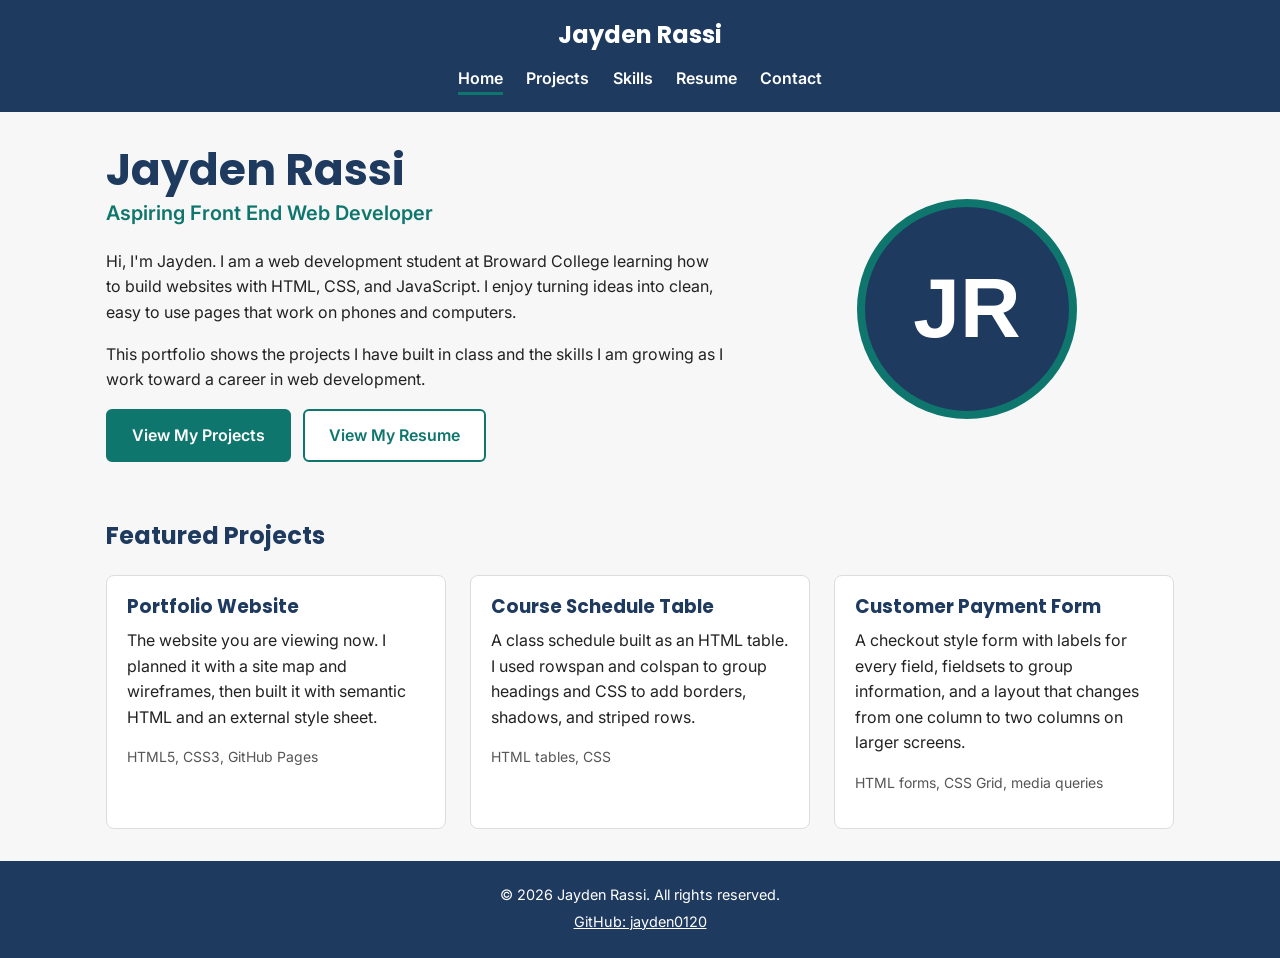
==== index.html @ 96e46b29 "Add Home page a" ====
<!DOCTYPE html>
<!--
    Author: Jayden Rassi
    Date: 11/09/2026
    File Name: index.html
-->
<html lang="en">
<head>
    <!-- Character set and mobile viewport -->
    <meta charset="UTF-8">
    <meta name="viewport" content="width=device-width, initial-scale=1.0">
    <meta name="description" content="Portfolio of Jayden Rassi, a front end web development student.">
    <meta name="author" content="Jayden Rassi">
    <title>Home | Jayden Rassi</title>

    <!-- Google Fonts: Poppins for headings, Inter for body text -->
    <link rel="stylesheet" href="https://fonts.googleapis.com/css2?family=Inter:wght@400;600&amp;family=Poppins:wght@600;700&amp;display=swap">

    <!-- External style sheet -->
    <link rel="stylesheet" type="text/css" href="css/styles.css">
</head>
<body>

    <!-- Site header with logo and main navigation -->
    <header>
        <a class="logo" href="index.html" title="Go to the Home page">Jayden Rassi</a>

        <nav aria-label="Main navigation">
            <ul>
                <li><a href="index.html" class="current" aria-current="page">Home</a></li>
                <li><a href="projects.html">Projects</a></li>
                <li><a href="skills.html">Skills</a></li>
                <li><a href="resume.html">Resume</a></li>
                <li><a href="contact.html">Contact</a></li>
            </ul>
        </nav>
    </header>

    <!-- Main page content -->
    <main>
        <!-- Hero: name, job title, short intro, buttons and photo -->
        <section class="hero">
            <figure class="hero-photo">
                <img src="assets/jr-logo.svg" alt="Jayden Rassi initials logo" width="220" height="220">
            </figure>
            <div class="hero-text">
                <h1>Jayden Rassi</h1>
                <p class="job-title">Aspiring Front End Web Developer</p>
                <p>Hi, I'm Jayden. I am a web development student at Broward College learning how to build websites with HTML, CSS, and JavaScript. I enjoy turning ideas into clean, easy to use pages that work on phones and computers.</p>
                <p>This portfolio shows the projects I have built in class and the skills I am growing as I work toward a career in web development.</p>
                <a class="button button-primary" href="projects.html">View My Projects</a>
                <a class="button button-secondary" href="resume.html">View My Resume</a>
            </div>
        </section>

        <!-- Featured projects -->
        <section class="featured">
            <h2>Featured Projects</h2>

            <div class="project-list">
                <article class="project-card">
                    <h3>Portfolio Website</h3>
                    <p>The website you are viewing now. I planned it with a site map and wireframes, then built it with semantic HTML and an external style sheet.</p>
                    <p class="tech">HTML5, CSS3, GitHub Pages</p>
                </article>

                <article class="project-card">
                    <h3>Course Schedule Table</h3>
                    <p>A class schedule built as an HTML table. I used rowspan and colspan to group headings and CSS to add borders, shadows, and striped rows.</p>
                    <p class="tech">HTML tables, CSS</p>
                </article>

                <article class="project-card">
                    <h3>Customer Payment Form</h3>
                    <p>A checkout style form with labels for every field, fieldsets to group information, and a layout that changes from one column to two columns on larger screens.</p>
                    <p class="tech">HTML forms, CSS Grid, media queries</p>
                </article>
            </div>
        </section>
    </main>

    <!-- Site footer -->
    <footer>
        <p>&copy; 2026 Jayden Rassi. All rights reserved.</p>
        <p><a href="https://github.com/jayden0120">GitHub: jayden0120</a></p>
    </footer>

</body>
</html>
---- css/styles.css ----
/*
    Author: Jayden Rassi
    Date: 11/09/2026
    File Name: styles.css
    Description: Main style sheet for my portfolio website
*/

/* ===== CSS Reset ===== */
/* Removes default browser spacing so the site looks the same in every browser */
*,
*::before,
*::after {
    box-sizing: border-box;
}

body, header, nav, main, section, article, aside, footer,
h1, h2, h3, h4, p, ul, ol, li, figure, img, table, form, fieldset {
    margin: 0;
    padding: 0;
    border: 0;
}

img {
    display: block;
    max-width: 100%;
    height: auto;
}

a {
    color: inherit;
}

/* ===== Global Typography and Colors ===== */
body {
    font-family: "Inter", Arial, sans-serif;
    font-size: 100%;
    line-height: 1.6;
    color: #222222;
    background-color: #F7F7F7;
}

h1, h2, h3 {
    font-family: "Poppins", Arial, sans-serif;
    color: #1F3A5F;
    line-height: 1.2;
}

h1 {
    font-size: 2em;
}

h2 {
    font-size: 1.5em;
}

p {
    margin-bottom: 1em;
}

/* ===== Header and Navigation ===== */
header {
    background-color: #1F3A5F;
    padding: 1em;
    text-align: center;
}

.logo {
    font-family: "Poppins", Arial, sans-serif;
    font-size: 1.5em;
    font-weight: 700;
    color: #FFFFFF;
    text-decoration: none;
}

nav ul {
    list-style-type: none;
    margin-top: 0.5em;
}

nav li {
    display: inline-block;
    margin: 0.25em 0.6em;
}

nav a {
    color: #FFFFFF;
    font-weight: 600;
    text-decoration: none;
    padding: 0.25em 0;
}

nav a:hover,
nav a:focus {
    text-decoration: underline;
}

/* Shows which page the visitor is on */
nav a.current {
    border-bottom: 3px solid #0F766E;
}

/* ===== Main Content ===== */
main {
    max-width: 1100px;
    margin: 0 auto;
    padding: 2em 1em;
}

.page-intro {
    margin-bottom: 2em;
}

/* ===== Buttons ===== */
.button {
    display: inline-block;
    padding: 0.75em 1.5em;
    margin: 0 0.5em 0.75em 0;
    border: 2px solid #0F766E;
    border-radius: 6px;
    font-weight: 600;
    text-decoration: none;
}

.button-primary {
    background-color: #0F766E;
    color: #FFFFFF;
}

.button-secondary {
    background-color: #FFFFFF;
    color: #0F766E;
}

/* ===== Home Page ===== */
.hero {
    display: grid;
    gap: 2em;
    align-items: center;
    margin-bottom: 3em;
}

.hero-photo {
    width: 220px;
    margin: 0 auto;
}

.job-title {
    font-size: 1.25em;
    color: #0F766E;
    font-weight: 600;
}

.featured h2 {
    margin-bottom: 1em;
}

.project-list {
    display: grid;
    gap: 1.5em;
}

.project-card {
    background-color: #FFFFFF;
    border: 1px solid #DDDDDD;
    border-radius: 8px;
    padding: 1.25em;
}

.project-card h3 {
    margin-bottom: 0.5em;
}

.tech {
    font-size: 0.875em;
    color: #555555;
}

/* ===== Footer ===== */
footer {
    background-color: #1F3A5F;
    color: #FFFFFF;
    text-align: center;
    padding: 1.5em 1em;
    font-size: 0.9em;
}

footer p {
    margin-bottom: 0.25em;
}

/* ===== Tablet and Desktop Layout ===== */
@media screen and (min-width: 768px) {

    h1 {
        font-size: 2.75em;
    }

    /* Home page hero: text on the left, photo on the right */
    .hero {
        grid-template-columns: 3fr 2fr;
    }

    /* Moves the photo to the right column on larger screens */
    .hero-photo {
        grid-column: 2;
        grid-row: 1;
    }

    /* Featured projects: three cards side by side */
    .project-list {
        grid-template-columns: repeat(3, 1fr);
    }

}
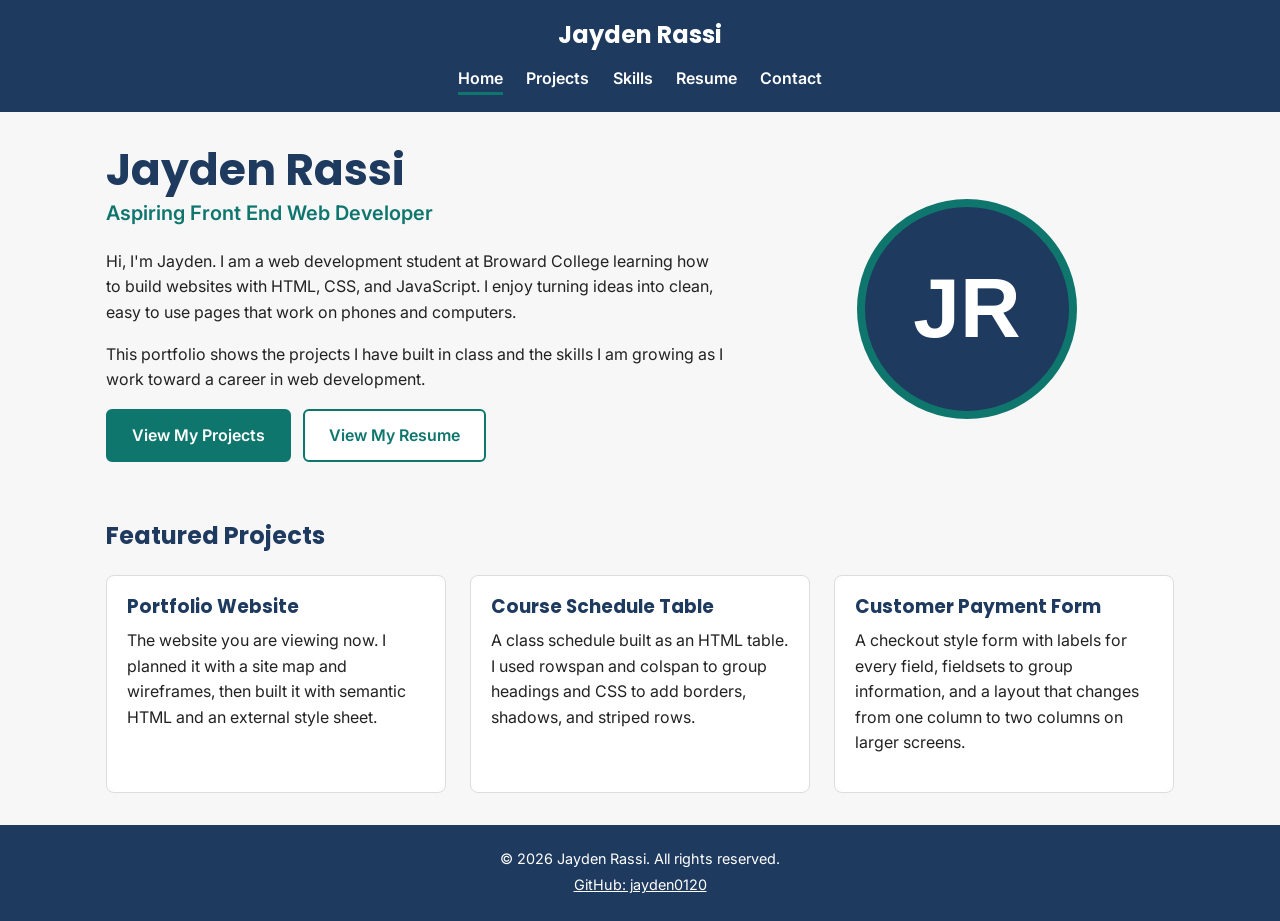
==== commit f3a639ff: "Remove tools line from project cards" ====
--- a/index.html
+++ b/index.html
@@ -61,19 +61,16 @@
                 <article class="project-card">
                     <h3>Portfolio Website</h3>
                     <p>The website you are viewing now. I planned it with a site map and wireframes, then built it with semantic HTML and an external style sheet.</p>
-                    <p class="tech">HTML5, CSS3, GitHub Pages</p>
                 </article>
 
                 <article class="project-card">
                     <h3>Course Schedule Table</h3>
                     <p>A class schedule built as an HTML table. I used rowspan and colspan to group headings and CSS to add borders, shadows, and striped rows.</p>
-                    <p class="tech">HTML tables, CSS</p>
                 </article>
 
                 <article class="project-card">
                     <h3>Customer Payment Form</h3>
                     <p>A checkout style form with labels for every field, fieldsets to group information, and a layout that changes from one column to two columns on larger screens.</p>
-                    <p class="tech">HTML forms, CSS Grid, media queries</p>
                 </article>
             </div>
         </section>
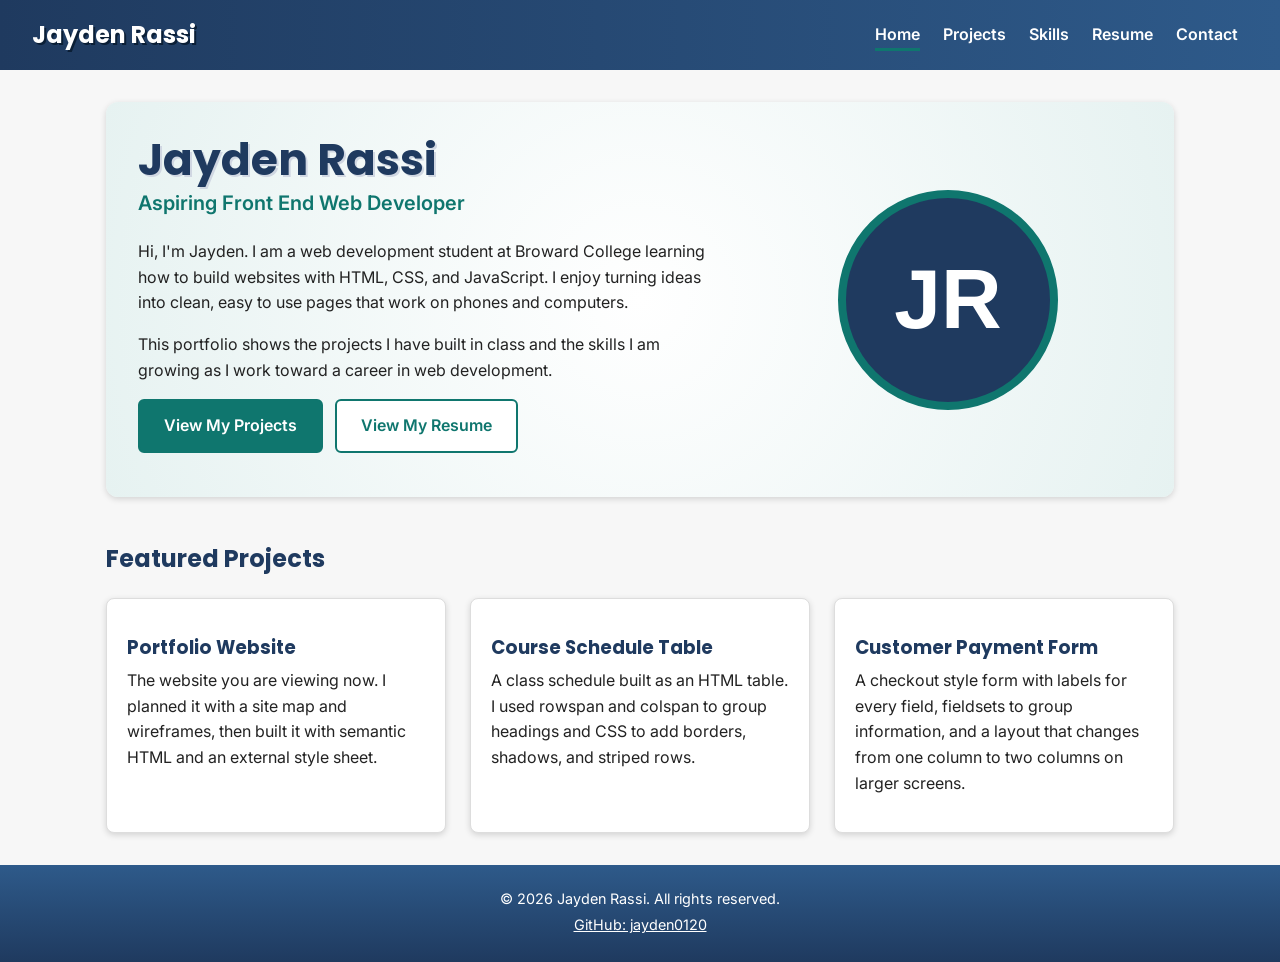
==== commit 8262aeef: "Link favicon on Home page" ====
--- a/index.html
+++ b/index.html
@@ -1,7 +1,7 @@
 <!DOCTYPE html>
 <!--
     Author: Jayden Rassi
-    Date: 11/09/2026
+    Date: 11/23/2026
     File Name: index.html
 -->
 <html lang="en">
@@ -12,6 +12,8 @@
     <meta name="description" content="Portfolio of Jayden Rassi, a front end web development student.">
     <meta name="author" content="Jayden Rassi">
     <title>Home | Jayden Rassi</title>
+    <!-- Favicon shown on the browser tab -->
+    <link rel="icon" type="image/x-icon" href="assets/favicon.ico">
 
     <!-- Google Fonts: Poppins for headings, Inter for body text -->
     <link rel="stylesheet" href="https://fonts.googleapis.com/css2?family=Inter:wght@400;600&amp;family=Poppins:wght@600;700&amp;display=swap">
--- a/css/styles.css
+++ b/css/styles.css
@@ -1,6 +1,6 @@
 /*
     Author: Jayden Rassi
-    Date: 11/09/2026
+    Date: 11/23/2026
     File Name: styles.css
     Description: Main style sheet for my portfolio website
 */
@@ -47,6 +47,8 @@
 
 h1 {
     font-size: 2em;
+    /* Soft text shadow behind the main page headings */
+    text-shadow: 2px 2px #D0D7E2;
 }
 
 h2 {
@@ -60,6 +62,8 @@
 /* ===== Header and Navigation ===== */
 header {
     background-color: #1F3A5F;
+    /* Linear gradient from dark navy to a lighter navy */
+    background-image: linear-gradient(to right, #1F3A5F, #2E5A8A);
     padding: 1em;
     text-align: center;
 }
@@ -70,6 +74,8 @@
     font-weight: 700;
     color: #FFFFFF;
     text-decoration: none;
+    /* Text shadow makes the logo stand out from the header */
+    text-shadow: 2px 2px #0B1F36;
 }
 
 nav ul {
@@ -92,6 +98,7 @@
 nav a:hover,
 nav a:focus {
     text-decoration: underline;
+    opacity: 0.8;
 }
 
 /* Shows which page the visitor is on */
@@ -113,6 +120,7 @@
 /* ===== Buttons ===== */
 .button {
     display: inline-block;
+    width: auto;
     padding: 0.75em 1.5em;
     margin: 0 0.5em 0.75em 0;
     border: 2px solid #0F766E;
@@ -137,6 +145,11 @@
     gap: 2em;
     align-items: center;
     margin-bottom: 3em;
+    padding: 2em;
+    border-radius: 12px;
+    /* Radial gradient: white in the center fading to light teal */
+    background-image: radial-gradient(circle, #FFFFFF, #E6F2F1);
+    box-shadow: 0 2px 6px rgba(0, 0, 0, 0.15);
 }
 
 .hero-photo {
@@ -164,20 +177,242 @@
     border: 1px solid #DDDDDD;
     border-radius: 8px;
     padding: 1.25em;
+    box-shadow: 0 2px 6px rgba(0, 0, 0, 0.15);
 }
 
 .project-card h3 {
     margin-bottom: 0.5em;
 }
 
-.tech {
-    font-size: 0.875em;
+/* ===== Shared Interior Page Styles ===== */
+h3 {
+    font-size: 1.15em;
+    margin: 1em 0 0.5em;
+}
+
+main ul {
+    margin: 0 0 1em 1.5em;
+}
+
+/* Smooth color change when a button is hovered (CSS transition) */
+.button {
+    transition: background-color 0.3s, color 0.3s, opacity 0.3s;
+}
+
+/* Buttons become slightly see-through when hovered */
+.button:hover,
+.button:focus {
+    opacity: 0.85;
+}
+
+.button-primary:hover,
+.button-primary:focus {
+    background-color: #1F3A5F;
+    border-color: #1F3A5F;
+}
+
+/* ===== Projects Page ===== */
+.video-section {
+    background-color: #FFFFFF;
+    border-radius: 8px;
+    padding: 1.25em;
+    margin-bottom: 2em;
+    box-shadow: 0 2px 6px rgba(0, 0, 0, 0.15);
+}
+
+video {
+    width: 100%;
+    height: auto;
+    border-radius: 6px;
+}
+
+.projects-layout {
+    display: grid;
+    gap: 2em;
+    align-items: start;
+}
+
+.project {
+    border-left: 6px solid #0F766E;
+    background-color: #FFFFFF;
+    padding: 1.25em;
+    margin-bottom: 1.5em;
+    box-shadow: 0 2px 6px rgba(0, 0, 0, 0.15);
+}
+
+.project figure {
+    margin-bottom: 1em;
+}
+
+.project figcaption {
+    font-size: 0.9em;
+    font-style: italic;
     color: #555555;
+    margin-top: 0.5em;
+}
+
+.sidebar {
+    background-color: #1F3A5F;
+    color: #FFFFFF;
+    border-radius: 8px;
+    padding: 1.25em;
+}
+
+.sidebar h2,
+.sidebar h3 {
+    color: #FFFFFF;
+}
+
+/* ===== Skills Page ===== */
+.skills-table {
+    margin-bottom: 2em;
+}
+
+.skills-table h2,
+.contact-form h2 {
+    margin-bottom: 0.75em;
+}
+
+table {
+    width: 100%;
+    border-collapse: collapse;
+    background-color: #FFFFFF;
+    font-size: 0.9em;
+    box-shadow: 0 2px 6px rgba(0, 0, 0, 0.15);
+}
+
+caption {
+    font-family: "Poppins", Arial, sans-serif;
+    font-size: 1.25em;
+    font-weight: 700;
+    color: #1F3A5F;
+    padding-bottom: 0.5em;
+}
+
+th,
+td {
+    border: 1px solid #DDDDDD;
+    padding: 0.6em;
+    text-align: left;
+}
+
+th {
+    background-color: #1F3A5F;
+    color: #FFFFFF;
+}
+
+/* Alternating row colors for readability */
+tbody tr:nth-of-type(even) {
+    background-color: #E6F2F1;
+}
+
+.skills-extra {
+    display: grid;
+    gap: 1.5em;
+}
+
+.learning,
+.levels {
+    background-color: #FFFFFF;
+    border: 1px solid #DDDDDD;
+    border-radius: 8px;
+    padding: 1.25em;
+    box-shadow: 0 2px 6px rgba(0, 0, 0, 0.15);
+}
+
+/* ===== Contact Page ===== */
+/* Groups the two fieldsets so they can sit side by side */
+.form-columns {
+    display: grid;
+    gap: 1.5em;
+    margin-bottom: 1.5em;
+}
+
+fieldset {
+    border: 1px solid #DDDDDD;
+    border-radius: 8px;
+    background-color: #FFFFFF;
+    padding: 1.25em;
+    box-shadow: 0 2px 6px rgba(0, 0, 0, 0.15);
+}
+
+legend {
+    font-family: "Poppins", Arial, sans-serif;
+    font-weight: 700;
+    color: #1F3A5F;
+    padding: 0 0.5em;
+}
+
+label {
+    display: block;
+    font-weight: 600;
+    margin: 0.75em 0 0.25em;
+}
+
+input,
+select,
+textarea {
+    width: 100%;
+    padding: 0.6em;
+    border: 1px solid #999999;
+    border-radius: 4px;
+    font-family: inherit;
+    font-size: 1em;
+}
+
+.contact-info {
+    margin-top: 2em;
+    padding: 1.25em;
+    border-top: 4px solid #0F766E;
+    text-align: center;
+}
+
+/* ===== Resume Page ===== */
+.resume-layout {
+    display: grid;
+    gap: 2em;
+    align-items: start;
+}
+
+.resume-side {
+    background-color: #FFFFFF;
+    border-top: 6px solid #0F766E;
+    border-radius: 8px;
+    padding: 1.25em;
+    box-shadow: 0 2px 6px rgba(0, 0, 0, 0.15);
+}
+
+.resume-side h2 {
+    font-size: 1.25em;
+    margin: 1em 0 0.5em;
+}
+
+audio {
+    width: 100%;
+    margin-bottom: 0.5em;
+}
+
+.transcript {
+    font-size: 0.9em;
+    color: #555555;
+}
+
+.resume-section {
+    padding-bottom: 1em;
+    margin-bottom: 1.5em;
+    border-bottom: 2px solid #DDDDDD;
+}
+
+.resume-meta {
+    font-weight: 600;
+    color: #0F766E;
 }
 
 /* ===== Footer ===== */
 footer {
     background-color: #1F3A5F;
+    /* Linear gradient from top to bottom */
+    background-image: linear-gradient(#2E5A8A, #1F3A5F);
     color: #FFFFFF;
     text-align: center;
     padding: 1.5em 1em;
@@ -188,8 +423,46 @@
     margin-bottom: 0.25em;
 }
 
-/* ===== Tablet and Desktop Layout ===== */
-@media screen and (min-width: 768px) {
+/* ===== Tablet Viewport (481px and wider) ===== */
+@media screen and (min-width: 481px) {
+
+    /* Featured projects: two cards side by side */
+    .project-list {
+        grid-template-columns: repeat(2, 1fr);
+    }
+
+    /* The third card stretches across both columns */
+    .project-card:nth-of-type(3) {
+        grid-column: 1 / 3;
+    }
+
+    /* Skills page: two boxes side by side under the table */
+    .skills-extra {
+        grid-template-columns: 1fr 1fr;
+    }
+
+    /* Contact page: the two fieldsets sit side by side */
+    .form-columns {
+        grid-template-columns: 1fr 1fr;
+    }
+}
+
+/* ===== Desktop Viewport (769px and wider) ===== */
+@media screen and (min-width: 769px) {
+
+    /* Header: logo on the left, navigation on the right */
+    header {
+        display: grid;
+        grid-template-columns: 1fr 2fr;
+        align-items: center;
+        text-align: left;
+        padding: 1em 2em;
+    }
+
+    nav ul {
+        margin-top: 0;
+        text-align: right;
+    }
 
     h1 {
         font-size: 2.75em;
@@ -211,4 +484,18 @@
         grid-template-columns: repeat(3, 1fr);
     }
 
-}
+    /* On desktop the third card goes back to one column */
+    .project-card:nth-of-type(3) {
+        grid-column: auto;
+    }
+
+    /* Projects page: projects on the left, sidebar on the right */
+    .projects-layout {
+        grid-template-columns: 2fr 1fr;
+    }
+
+    /* Resume page: narrow sidebar on the left, resume on the right */
+    .resume-layout {
+        grid-template-columns: 1fr 2fr;
+    }
+}
